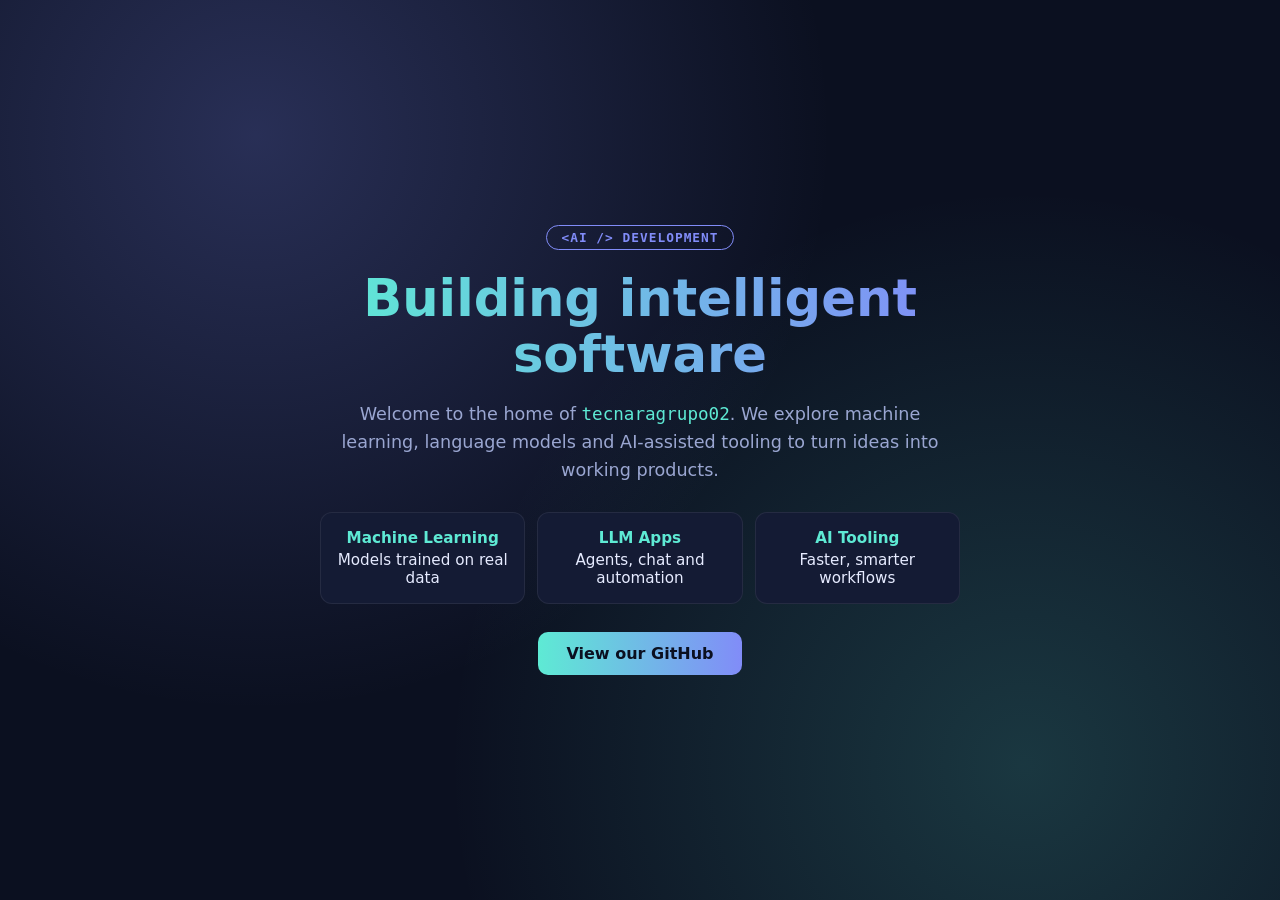
==== index.html @ ad665ac4 "Add AI development landing page with separate stylesheet Co-Authored-By: Claude Sonnet 5.5 <noreply@" ====
<!doctype html>
<html lang="en">
<head>
  <meta charset="utf-8">
  <meta name="viewport" content="width=device-width, initial-scale=1">
  <title>Tecnara Grupo 02 | AI Development</title>
  <meta name="description" content="Building intelligent software with AI.">
  <link rel="stylesheet" href="css/styles.css">
</head>
<body>
  <main>
    <span class="badge">&lt;AI /&gt; DEVELOPMENT</span>
    <h1>Building intelligent software</h1>
    <p>
      Welcome to the home of <code>tecnaragrupo02</code>. We explore machine
      learning, language models and AI-assisted tooling to turn ideas into
      working products.
    </p>
    <ul>
      <li><strong>Machine Learning</strong>Models trained on real data</li>
      <li><strong>LLM Apps</strong>Agents, chat and automation</li>
      <li><strong>AI Tooling</strong>Faster, smarter workflows</li>
    </ul>
    <a class="btn" href="https://github.com/tecnaragrupo02" target="_blank" rel="noopener noreferrer">
      View our GitHub
    </a>
  </main>
</body>
</html>
---- css/styles.css ----
:root {
  --bg: #0b1020;
  --fg: #e6ebff;
  --muted: #9aa6d1;
  --accent: #5eead4;
  --accent2: #818cf8;
  --card: #141b34;
}
* { box-sizing: border-box; }
body {
  margin: 0;
  min-height: 100vh;
  display: flex;
  align-items: center;
  justify-content: center;
  padding: 24px;
  font-family: system-ui, -apple-system, "Segoe UI", Roboto, sans-serif;
  color: var(--fg);
  background:
    radial-gradient(circle at 20% 15%, rgba(129,140,248,.25), transparent 45%),
    radial-gradient(circle at 80% 85%, rgba(94,234,212,.18), transparent 45%),
    var(--bg);
}
main { max-width: 640px; text-align: center; }
.badge {
  display: inline-block;
  padding: 4px 14px;
  border: 1px solid var(--accent2);
  border-radius: 999px;
  color: var(--accent2);
  font: 600 .8rem ui-monospace, monospace;
  letter-spacing: .08em;
}
h1 {
  margin: 20px 0 12px;
  font-size: clamp(2rem, 6vw, 3.2rem);
  line-height: 1.1;
  background: linear-gradient(90deg, var(--accent), var(--accent2));
  -webkit-background-clip: text;
  background-clip: text;
  color: transparent;
}
p { color: var(--muted); font-size: 1.1rem; line-height: 1.6; }
ul {
  list-style: none;
  padding: 0;
  margin: 28px 0;
  display: grid;
  grid-template-columns: repeat(auto-fit, minmax(170px, 1fr));
  gap: 12px;
}
li {
  background: var(--card);
  border: 1px solid rgba(255,255,255,.07);
  border-radius: 12px;
  padding: 16px;
  font-size: .95rem;
}
li strong { display: block; color: var(--accent); margin-bottom: 4px; }
.btn {
  display: inline-block;
  padding: 12px 28px;
  border-radius: 10px;
  background: linear-gradient(90deg, var(--accent), var(--accent2));
  color: #0b1020;
  font-weight: 700;
  text-decoration: none;
  transition: transform .15s;
}
.btn:hover, .btn:focus-visible { transform: translateY(-2px); }
code { font-family: ui-monospace, monospace; color: var(--accent); }
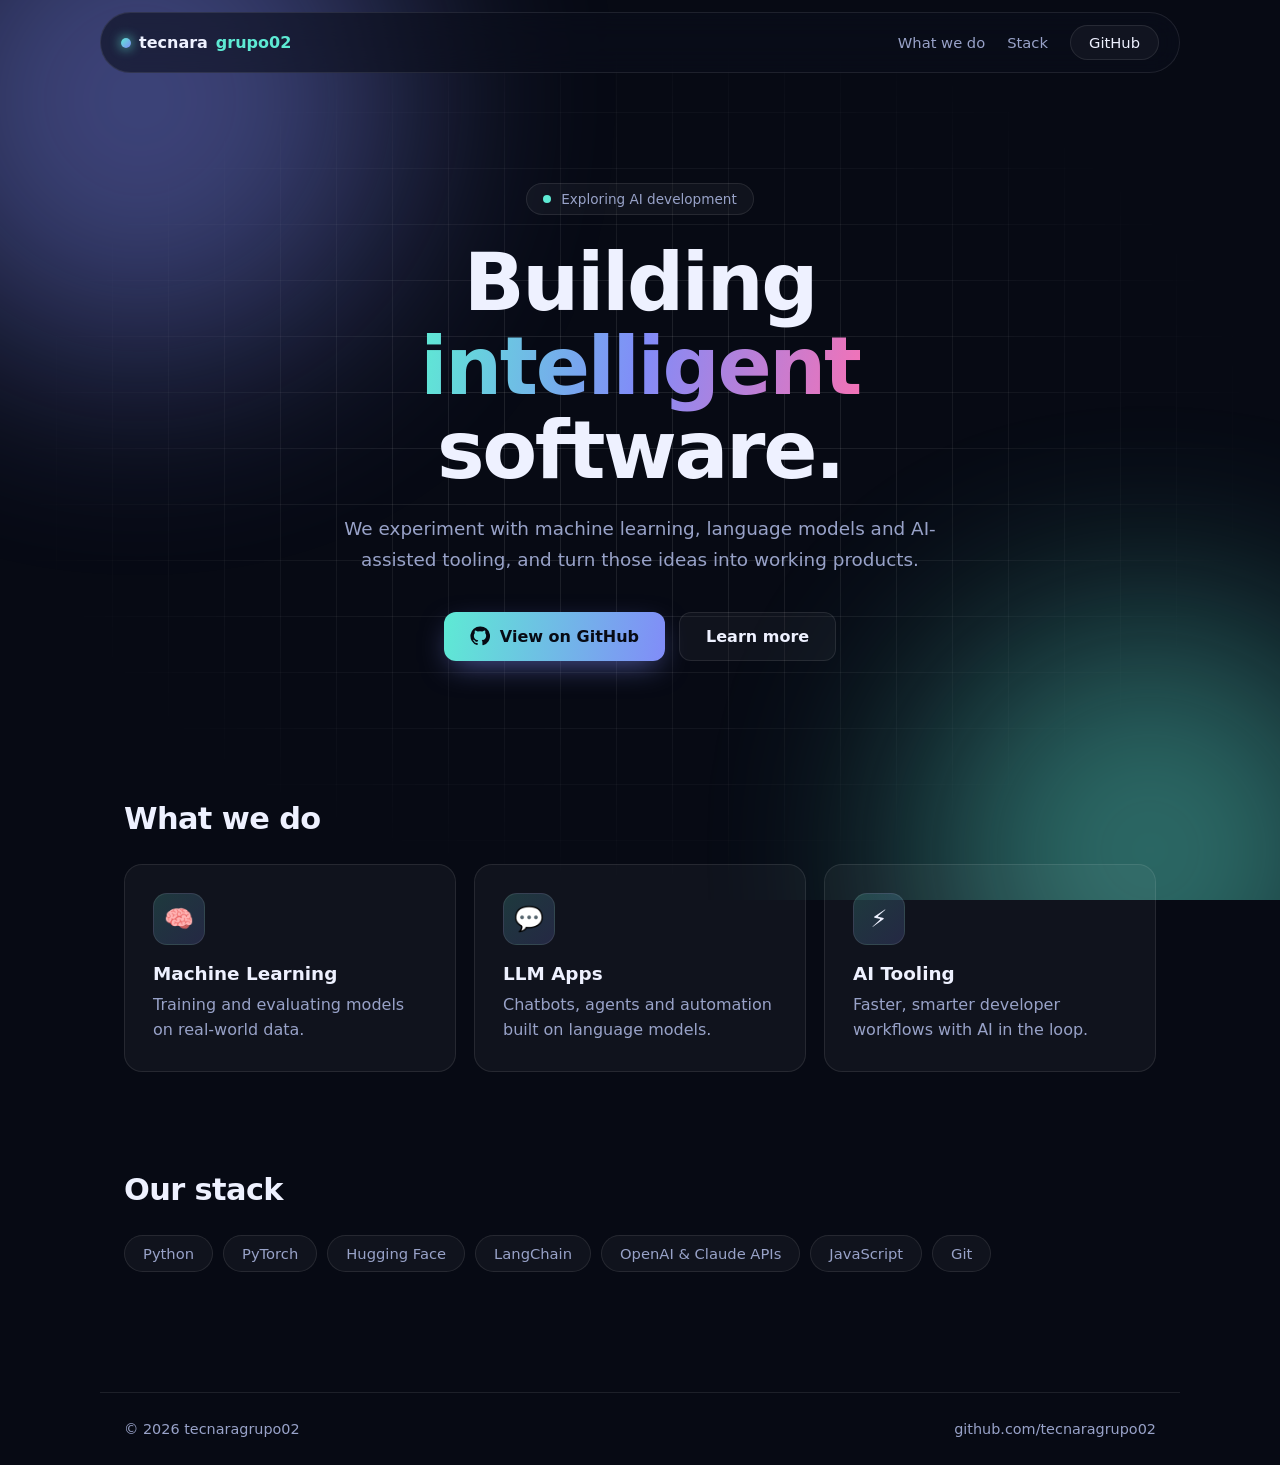
==== commit f4e9dcc6: "Second commit, now it looks better, more modern and less simple" ====
--- a/index.html
+++ b/index.html
@@ -8,22 +8,71 @@
   <link rel="stylesheet" href="css/styles.css">
 </head>
 <body>
-  <main>
-    <span class="badge">&lt;AI /&gt; DEVELOPMENT</span>
-    <h1>Building intelligent software</h1>
-    <p>
-      Welcome to the home of <code>tecnaragrupo02</code>. We explore machine
-      learning, language models and AI-assisted tooling to turn ideas into
-      working products.
-    </p>
-    <ul>
-      <li><strong>Machine Learning</strong>Models trained on real data</li>
-      <li><strong>LLM Apps</strong>Agents, chat and automation</li>
-      <li><strong>AI Tooling</strong>Faster, smarter workflows</li>
-    </ul>
-    <a class="btn" href="https://github.com/tecnaragrupo02" target="_blank" rel="noopener noreferrer">
-      View our GitHub
-    </a>
+  <div class="bg" aria-hidden="true">
+    <span class="blob blob-1"></span>
+    <span class="blob blob-2"></span>
+    <span class="grid"></span>
+  </div>
+
+  <header class="nav">
+    <a class="logo" href="#top"><span class="logo-dot"></span>tecnara<b>grupo02</b></a>
+    <nav>
+      <a href="#what">What we do</a>
+      <a href="#stack">Stack</a>
+      <a class="nav-cta" href="https://github.com/tecnaragrupo02" target="_blank" rel="noopener noreferrer">GitHub</a>
+    </nav>
+  </header>
+
+  <main id="top">
+    <section class="hero">
+      <span class="pill"><span class="pulse"></span> Exploring AI development</span>
+      <h1>Building <span class="gradient">intelligent</span> software.</h1>
+      <p class="lead">
+        We experiment with machine learning, language models and AI-assisted
+        tooling, and turn those ideas into working products.
+      </p>
+      <div class="actions">
+        <a class="btn btn-primary" href="https://github.com/tecnaragrupo02" target="_blank" rel="noopener noreferrer">
+          <svg viewBox="0 0 24 24" width="20" height="20" aria-hidden="true"><path fill="currentColor" d="M12 .5a11.5 11.5 0 0 0-3.64 22.41c.58.1.79-.25.79-.56v-2c-3.2.7-3.88-1.37-3.88-1.37-.52-1.33-1.28-1.69-1.28-1.69-1.04-.71.08-.7.08-.7 1.15.08 1.76 1.18 1.76 1.18 1.03 1.76 2.7 1.25 3.35.96.1-.74.4-1.25.73-1.54-2.55-.29-5.24-1.28-5.24-5.69 0-1.26.45-2.28 1.18-3.08-.12-.29-.51-1.46.11-3.04 0 0 .97-.31 3.17 1.18a11 11 0 0 1 5.77 0c2.2-1.49 3.17-1.18 3.17-1.18.62 1.58.23 2.75.11 3.04.74.8 1.18 1.82 1.18 3.08 0 4.42-2.69 5.39-5.25 5.68.41.36.78 1.06.78 2.14v3.17c0 .31.21.67.8.56A11.5 11.5 0 0 0 12 .5Z"/></svg>
+          View on GitHub
+        </a>
+        <a class="btn btn-ghost" href="#what">Learn more</a>
+      </div>
+    </section>
+
+    <section id="what" class="section">
+      <h2>What we do</h2>
+      <div class="cards">
+        <article class="card">
+          <div class="icon">🧠</div>
+          <h3>Machine Learning</h3>
+          <p>Training and evaluating models on real-world data.</p>
+        </article>
+        <article class="card">
+          <div class="icon">💬</div>
+          <h3>LLM Apps</h3>
+          <p>Chatbots, agents and automation built on language models.</p>
+        </article>
+        <article class="card">
+          <div class="icon">⚡</div>
+          <h3>AI Tooling</h3>
+          <p>Faster, smarter developer workflows with AI in the loop.</p>
+        </article>
+      </div>
+    </section>
+
+    <section id="stack" class="section">
+      <h2>Our stack</h2>
+      <ul class="chips">
+        <li>Python</li><li>PyTorch</li><li>Hugging Face</li><li>LangChain</li>
+        <li>OpenAI &amp; Claude APIs</li><li>JavaScript</li><li>Git</li>
+      </ul>
+    </section>
   </main>
+
+  <footer class="footer">
+    <span>© 2026 tecnaragrupo02</span>
+    <a href="https://github.com/tecnaragrupo02" target="_blank" rel="noopener noreferrer">github.com/tecnaragrupo02</a>
+  </footer>
 </body>
 </html>
--- a/css/styles.css
+++ b/css/styles.css
@@ -1,71 +1,167 @@
 :root {
-  --bg: #0b1020;
-  --fg: #e6ebff;
-  --muted: #9aa6d1;
+  --bg: #070a14;
+  --fg: #eef1ff;
+  --muted: #98a2c8;
+  --card: rgba(255, 255, 255, .04);
+  --border: rgba(255, 255, 255, .09);
   --accent: #5eead4;
   --accent2: #818cf8;
-  --card: #141b34;
+  --accent3: #f472b6;
+  --radius: 18px;
+  --maxw: 1080px;
 }
+
 * { box-sizing: border-box; }
+html { scroll-behavior: smooth; }
+
 body {
   margin: 0;
   min-height: 100vh;
-  display: flex;
-  align-items: center;
-  justify-content: center;
-  padding: 24px;
-  font-family: system-ui, -apple-system, "Segoe UI", Roboto, sans-serif;
+  font-family: "Inter", system-ui, -apple-system, "Segoe UI", Roboto, sans-serif;
   color: var(--fg);
-  background:
-    radial-gradient(circle at 20% 15%, rgba(129,140,248,.25), transparent 45%),
-    radial-gradient(circle at 80% 85%, rgba(94,234,212,.18), transparent 45%),
-    var(--bg);
+  background: var(--bg);
+  -webkit-font-smoothing: antialiased;
 }
-main { max-width: 640px; text-align: center; }
-.badge {
-  display: inline-block;
-  padding: 4px 14px;
-  border: 1px solid var(--accent2);
+
+a { color: inherit; text-decoration: none; }
+
+/* Background */
+.bg { position: fixed; inset: 0; z-index: -1; overflow: hidden; }
+.blob { position: absolute; border-radius: 50%; filter: blur(110px); opacity: .45; }
+.blob-1 { width: 520px; height: 520px; background: var(--accent2); top: -160px; left: -120px; animation: float 16s ease-in-out infinite; }
+.blob-2 { width: 460px; height: 460px; background: var(--accent); bottom: -180px; right: -100px; animation: float 20s ease-in-out infinite reverse; }
+.grid {
+  position: absolute; inset: 0;
+  background-image:
+    linear-gradient(var(--border) 1px, transparent 1px),
+    linear-gradient(90deg, var(--border) 1px, transparent 1px);
+  background-size: 56px 56px;
+  mask-image: radial-gradient(ellipse at center, #000 20%, transparent 70%);
+  -webkit-mask-image: radial-gradient(ellipse at center, #000 20%, transparent 70%);
+}
+@keyframes float {
+  50% { transform: translate(40px, 30px) scale(1.08); }
+}
+
+/* Nav */
+.nav {
+  position: sticky; top: 12px; z-index: 10;
+  display: flex; align-items: center; justify-content: space-between;
+  max-width: var(--maxw);
+  margin: 12px auto 0;
+  padding: 12px 20px;
+  background: rgba(10, 14, 28, .6);
+  border: 1px solid var(--border);
   border-radius: 999px;
-  color: var(--accent2);
-  font: 600 .8rem ui-monospace, monospace;
-  letter-spacing: .08em;
+  backdrop-filter: blur(14px);
+  -webkit-backdrop-filter: blur(14px);
 }
+.nav nav { display: flex; align-items: center; gap: 22px; font-size: .92rem; color: var(--muted); }
+.nav nav a:hover { color: var(--fg); }
+.nav-cta {
+  padding: 8px 18px; border-radius: 999px;
+  color: var(--fg) !important;
+  border: 1px solid var(--border);
+  background: var(--card);
+}
+.nav-cta:hover { border-color: var(--accent); }
+.logo { display: flex; align-items: center; gap: 8px; font-weight: 600; }
+.logo b { color: var(--accent); font-weight: 600; }
+.logo-dot {
+  width: 10px; height: 10px; border-radius: 50%;
+  background: linear-gradient(135deg, var(--accent), var(--accent2));
+  box-shadow: 0 0 12px var(--accent);
+}
+
+/* Layout */
+main { max-width: var(--maxw); margin: 0 auto; padding: 0 24px; }
+
+.hero { text-align: center; padding: 110px 0 90px; }
+.pill {
+  display: inline-flex; align-items: center; gap: 10px;
+  padding: 7px 16px; font-size: .85rem; color: var(--muted);
+  border: 1px solid var(--border); border-radius: 999px; background: var(--card);
+}
+.pulse {
+  width: 8px; height: 8px; border-radius: 50%; background: var(--accent);
+  box-shadow: 0 0 0 0 rgba(94, 234, 212, .6);
+  animation: pulse 2s infinite;
+}
+@keyframes pulse {
+  70% { box-shadow: 0 0 0 10px rgba(94, 234, 212, 0); }
+  100% { box-shadow: 0 0 0 0 rgba(94, 234, 212, 0); }
+}
+
 h1 {
-  margin: 20px 0 12px;
-  font-size: clamp(2rem, 6vw, 3.2rem);
-  line-height: 1.1;
-  background: linear-gradient(90deg, var(--accent), var(--accent2));
-  -webkit-background-clip: text;
-  background-clip: text;
-  color: transparent;
+  margin: 26px auto 20px; max-width: 800px;
+  font-size: clamp(2.6rem, 7vw, 5rem);
+  line-height: 1.05; letter-spacing: -.03em;
 }
-p { color: var(--muted); font-size: 1.1rem; line-height: 1.6; }
-ul {
-  list-style: none;
-  padding: 0;
-  margin: 28px 0;
-  display: grid;
-  grid-template-columns: repeat(auto-fit, minmax(170px, 1fr));
-  gap: 12px;
+.gradient {
+  background: linear-gradient(100deg, var(--accent), var(--accent2) 50%, var(--accent3));
+  -webkit-background-clip: text; background-clip: text; color: transparent;
 }
-li {
-  background: var(--card);
-  border: 1px solid rgba(255,255,255,.07);
-  border-radius: 12px;
-  padding: 16px;
-  font-size: .95rem;
+.lead { max-width: 600px; margin: 0 auto 36px; font-size: 1.15rem; line-height: 1.7; color: var(--muted); }
+
+.actions { display: flex; flex-wrap: wrap; gap: 14px; justify-content: center; }
+.btn {
+  display: inline-flex; align-items: center; gap: 10px;
+  padding: 14px 26px; border-radius: 12px;
+  font-weight: 600; font-size: 1rem;
+  transition: transform .2s, box-shadow .2s, border-color .2s;
 }
-li strong { display: block; color: var(--accent); margin-bottom: 4px; }
-.btn {
-  display: inline-block;
-  padding: 12px 28px;
-  border-radius: 10px;
-  background: linear-gradient(90deg, var(--accent), var(--accent2));
-  color: #0b1020;
-  font-weight: 700;
-  text-decoration: none;
-  transition: transform .15s;
+.btn:hover { transform: translateY(-2px); }
+.btn-primary {
+  color: #070a14;
+  background: linear-gradient(100deg, var(--accent), var(--accent2));
+  box-shadow: 0 10px 30px -8px rgba(129, 140, 248, .6);
 }
-.btn:hover, .btn:focus-visible { transform: translateY(-2px); }
-code { font-family: ui-monospace, monospace; color: var(--accent); }
+.btn-primary:hover { box-shadow: 0 14px 36px -6px rgba(94, 234, 212, .6); }
+.btn-ghost { border: 1px solid var(--border); background: var(--card); }
+.btn-ghost:hover { border-color: var(--accent2); }
+
+/* Sections */
+.section { padding: 50px 0; }
+.section h2 { font-size: 1.9rem; letter-spacing: -.02em; margin: 0 0 28px; }
+
+.cards { display: grid; grid-template-columns: repeat(auto-fit, minmax(260px, 1fr)); gap: 18px; }
+.card {
+  padding: 28px; border-radius: var(--radius);
+  background: var(--card); border: 1px solid var(--border);
+  transition: transform .25s, border-color .25s, background .25s;
+}
+.card:hover { transform: translateY(-6px); border-color: var(--accent2); background: rgba(255, 255, 255, .07); }
+.card h3 { margin: 18px 0 8px; font-size: 1.15rem; }
+.card p { margin: 0; color: var(--muted); line-height: 1.6; }
+.icon {
+  width: 52px; height: 52px; display: grid; place-items: center;
+  font-size: 1.5rem; border-radius: 14px;
+  background: linear-gradient(135deg, rgba(94, 234, 212, .18), rgba(129, 140, 248, .18));
+  border: 1px solid var(--border);
+}
+
+.chips { list-style: none; margin: 0; padding: 0; display: flex; flex-wrap: wrap; gap: 10px; }
+.chips li {
+  padding: 9px 18px; border-radius: 999px; font-size: .92rem;
+  background: var(--card); border: 1px solid var(--border); color: var(--muted);
+  transition: color .2s, border-color .2s;
+}
+.chips li:hover { color: var(--accent); border-color: var(--accent); }
+
+/* Footer */
+.footer {
+  max-width: var(--maxw); margin: 70px auto 0; padding: 28px 24px;
+  display: flex; flex-wrap: wrap; gap: 12px; justify-content: space-between;
+  border-top: 1px solid var(--border); color: var(--muted); font-size: .9rem;
+}
+.footer a:hover { color: var(--accent); }
+
+/* Mobile */
+@media (max-width: 600px) {
+  .nav nav a:not(.nav-cta) { display: none; }
+  .hero { padding: 70px 0 60px; }
+}
+
+@media (prefers-reduced-motion: reduce) {
+  * { animation: none !important; transition: none !important; }
+}
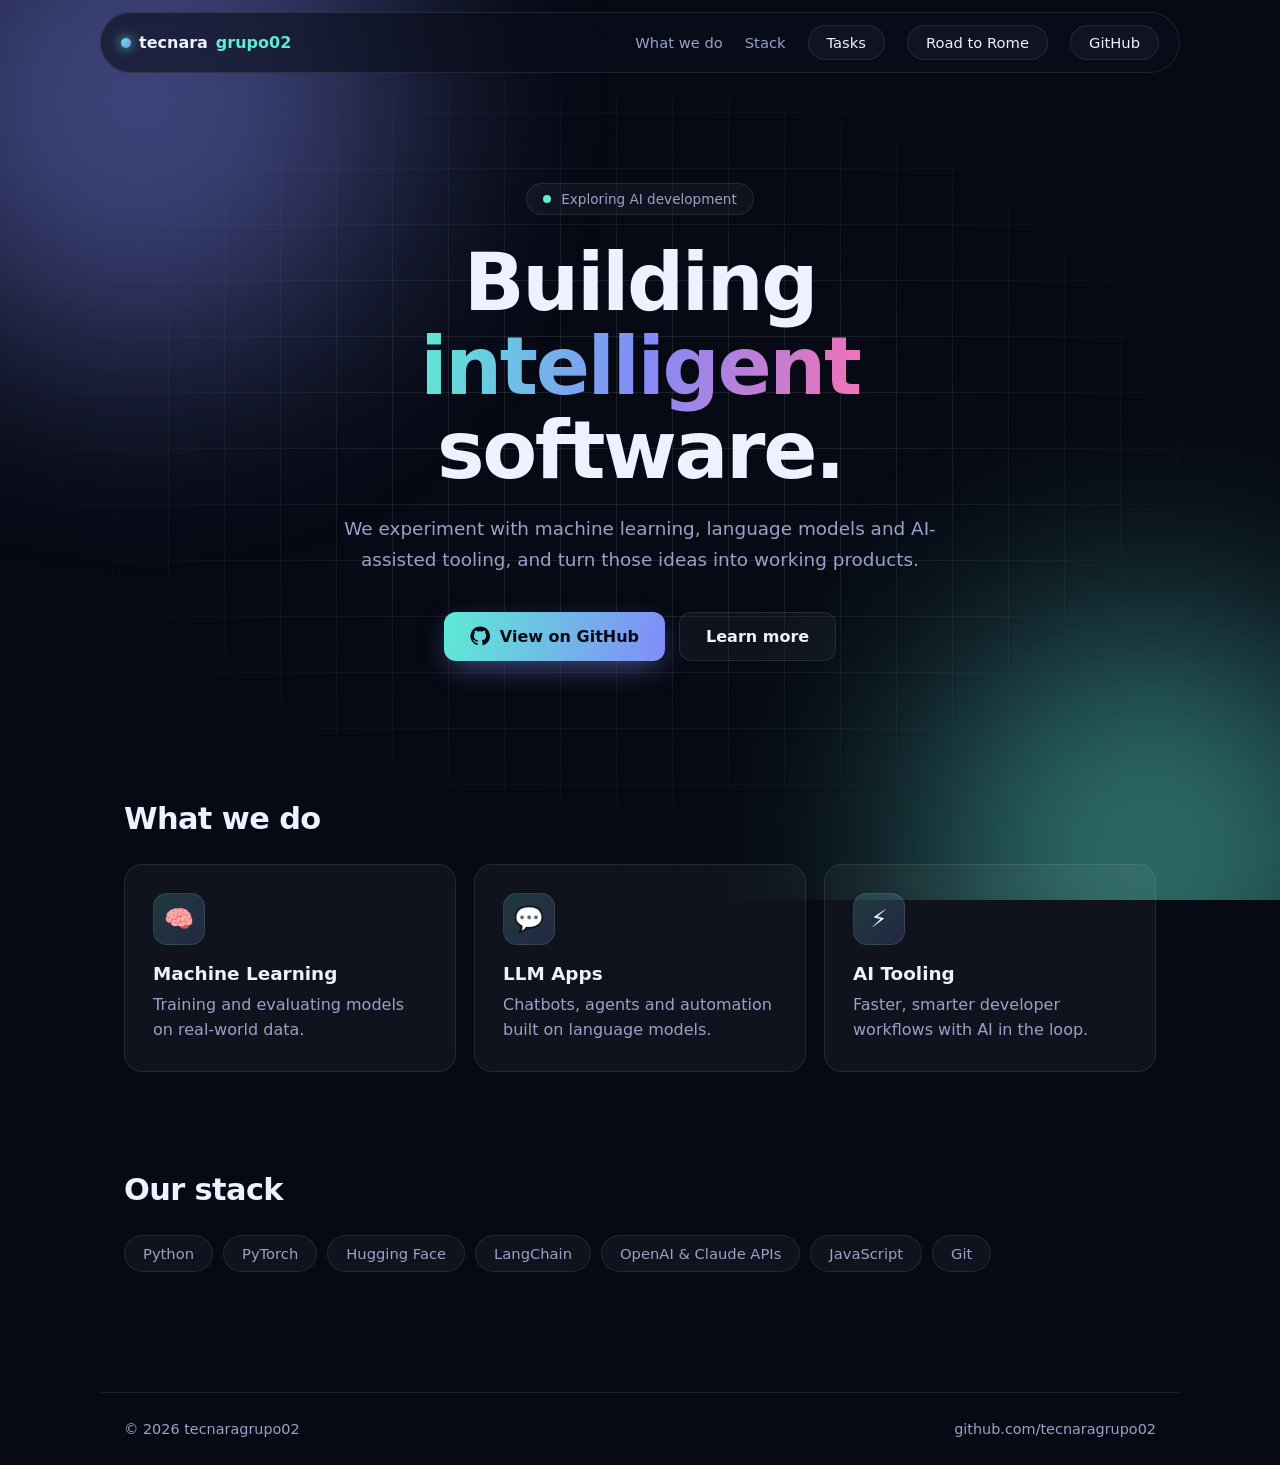
==== commit 891ab28a: "Tasks and Road to rome, so that the web actually shows something we do" ====
--- a/index.html
+++ b/index.html
@@ -19,6 +19,8 @@
     <nav>
       <a href="#what">What we do</a>
       <a href="#stack">Stack</a>
+      <a class="nav-cta" href="tasks.html">Tasks</a>
+      <a class="nav-cta" href="roadmap.html">Road to Rome</a>
       <a class="nav-cta" href="https://github.com/tecnaragrupo02" target="_blank" rel="noopener noreferrer">GitHub</a>
     </nav>
   </header>
